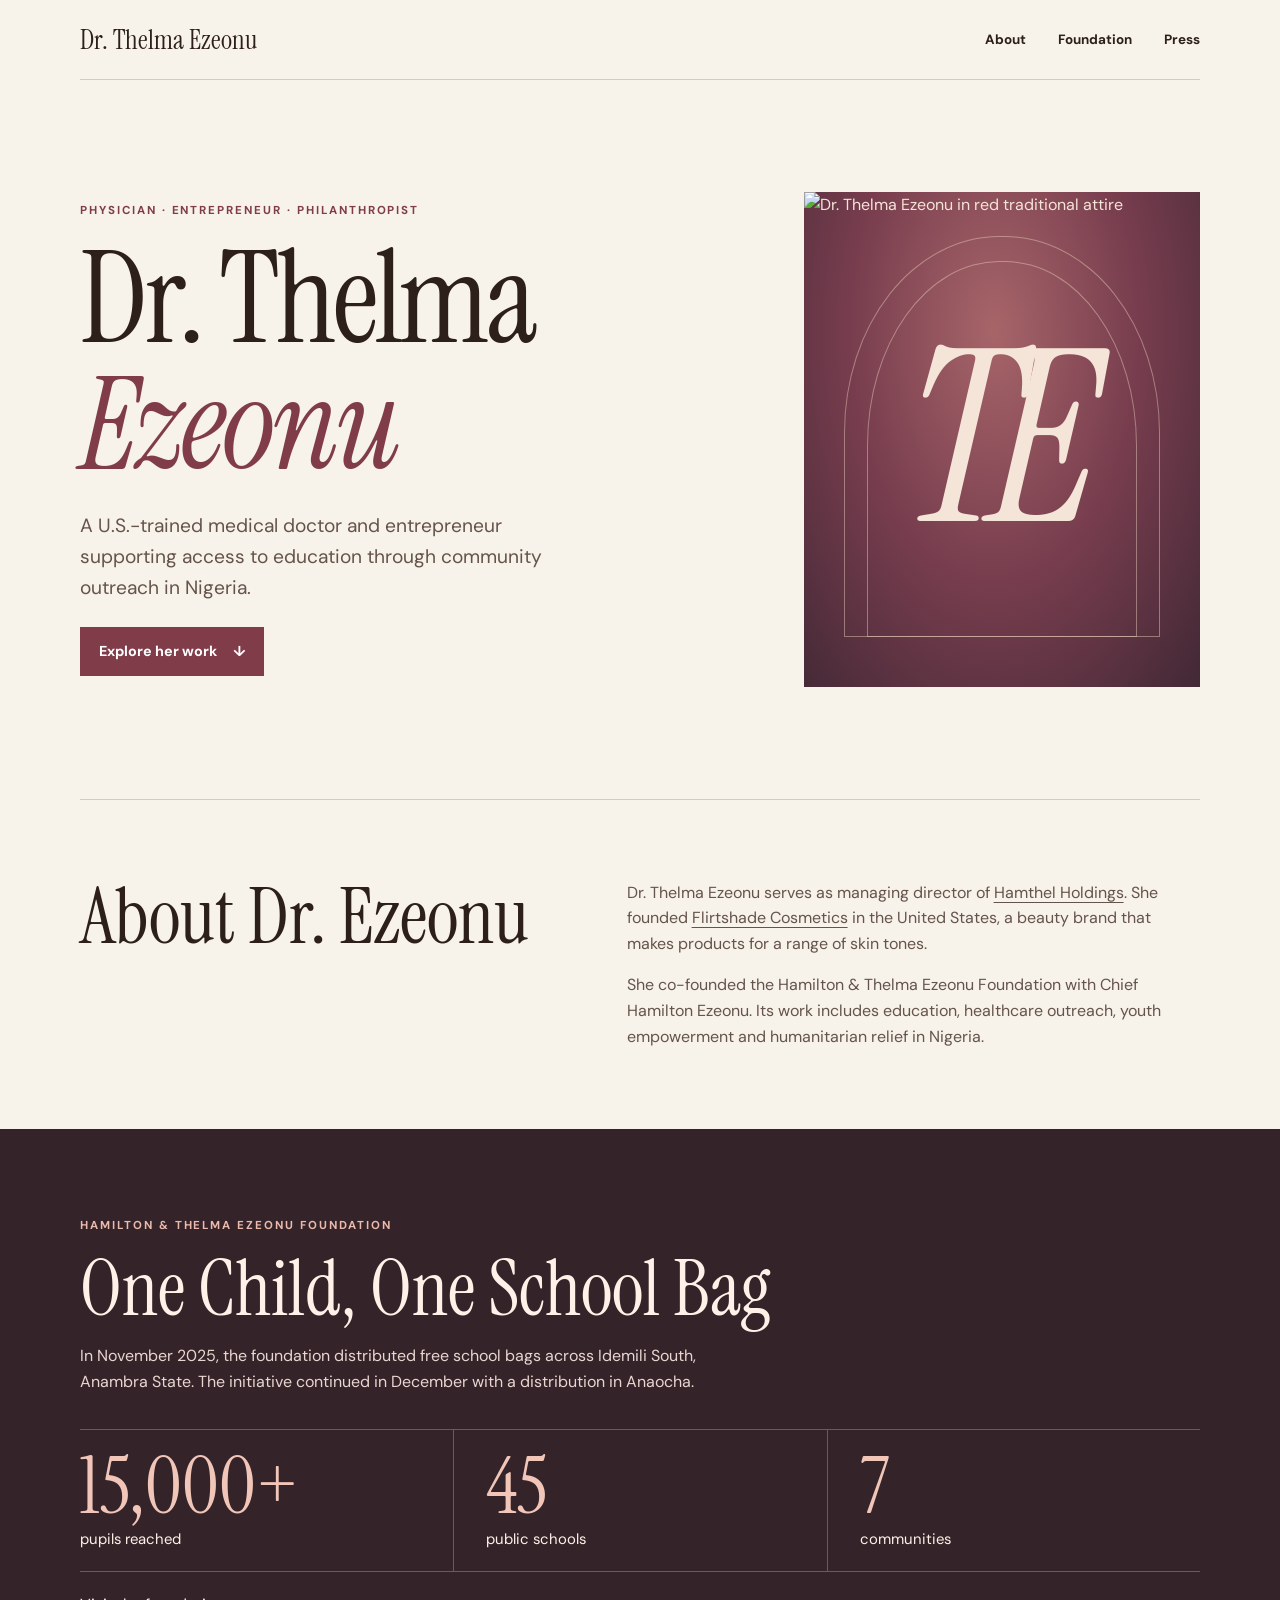
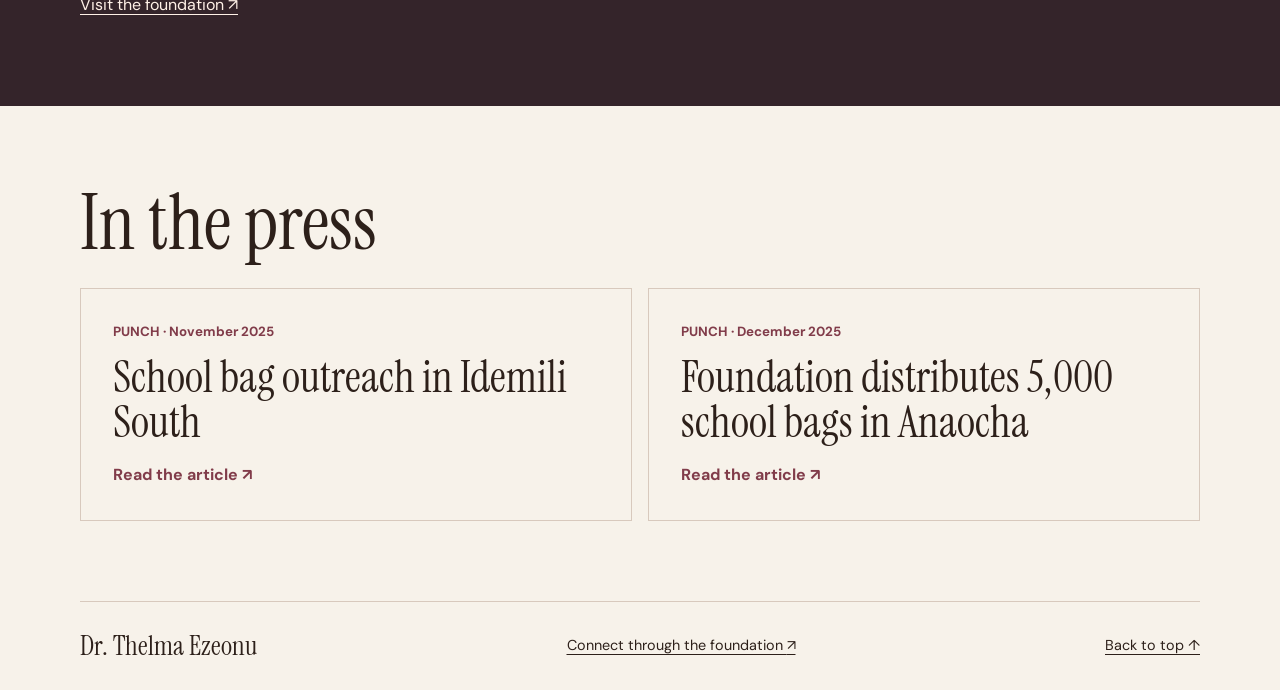
==== index.html @ 6783cb2d "Build Dr. Thelma Ezeonu portfolio website" ====
<!doctype html>
<html lang="en">
<head>
<meta charset="utf-8">
<meta name="viewport" content="width=device-width, initial-scale=1">
<meta name="theme-color" content="#f7f2ea">
<meta name="description" content="Explore the work of Dr. Thelma Ezeonu in medicine, business and educational outreach in Nigeria.">
<title>Dr. Thelma Ezeonu | Portfolio</title>
<link rel="preconnect" href="https://fonts.googleapis.com">
<link rel="preconnect" href="https://fonts.gstatic.com" crossorigin>
<link href="https://fonts.googleapis.com/css2?family=DM+Sans:wght@400;500;600;700&amp;family=Instrument+Serif:ital@0;1&amp;display=swap" rel="stylesheet">
<style>
:root{color-scheme:light;--paper:#f7f2ea;--ink:#2d201a;--muted:#65544b;--rose:#813c4a;--line:#d8c9bd;--serif:"Instrument Serif",Georgia,serif;--sans:"DM Sans",system-ui,sans-serif}
*,*::before,*::after{box-sizing:border-box}
html{scroll-behavior:smooth}
body{margin:0;background:var(--paper);color:var(--ink);font:1rem/1.6 var(--sans)}
a{color:inherit;text-underline-offset:.25em}
a:focus-visible{outline:2px solid currentColor;outline-offset:5px}
.wrap{width:min(1120px,calc(100% - 3rem));margin-inline:auto}
.top{display:flex;justify-content:space-between;align-items:center;gap:1rem;padding-block:1.1rem;border-bottom:1px solid var(--line)}
.brand{font-family:var(--serif);font-size:clamp(1.2rem,4vw,1.7rem);text-decoration:none}
nav{display:flex;flex-wrap:wrap;gap:.7rem clamp(.8rem,3vw,2rem);font-size:.84rem;font-weight:700}
nav a{text-decoration:none}
nav a:hover{text-decoration:underline}
main section{scroll-margin-top:1rem}
.hero{display:grid;grid-template-columns:1.25fr .75fr;gap:clamp(1.5rem,5vw,5.5rem);align-items:center;padding-block:clamp(3rem,9vw,7rem)}
.kicker{text-transform:uppercase;letter-spacing:.17em;font-size:.72rem;font-weight:700;color:var(--rose);margin:0 0 1rem}
h1,h2,h3{font-family:var(--serif);font-weight:400;margin:0;line-height:.98}
h1{font-size:clamp(4.25rem,10vw,8.5rem);letter-spacing:-.025em}
h1 em{display:block;color:var(--rose);white-space:nowrap}
h2{font-size:clamp(3rem,6vw,5rem)}
h3{font-size:clamp(2rem,3.4vw,2.8rem);line-height:1.05}
.intro{max-width:38ch;font-size:clamp(1rem,2vw,1.2rem);color:var(--muted);margin:1.5rem 0}
.button{display:inline-flex;align-items:center;gap:1rem;background:var(--rose);border:1px solid transparent;color:white;padding:.75rem 1.1rem;text-decoration:none;font-weight:700;font-size:.9rem}
.button:hover{background:#66303b}
.hero-art{position:relative;display:grid;place-items:center;min-height:360px;aspect-ratio:4/5;margin:0;background:radial-gradient(ellipse at 48% 28%,#a76569 0%,#773d4e 50%,#422835 100%);color:#f5e4d8;isolation:isolate;overflow:hidden}
.hero-art::before,.hero-art::after{content:"";position:absolute;z-index:-1;border:1px solid #ead1bd75;border-radius:49% 49% 0 0;inset:9% 10% 10%}
.hero-art::after{inset:14% 16% 10%}
.monogram{font:italic clamp(7rem,19vw,15rem)/1 var(--serif);letter-spacing:-.11em;padding-right:.11em}
.hero-art img{display:block;position:absolute;inset:0;width:100%;height:100%;object-fit:cover;object-position:center 28%}
.about{display:grid;grid-template-columns:1fr 1.15fr;gap:1rem 3rem;padding-block:clamp(2.5rem,7vw,5rem);border-top:1px solid var(--line)}
.about p{margin:0 0 1rem;color:var(--muted);max-width:62ch}
.about p:last-child{margin-bottom:0}
.impact{background:#34242a;color:#fff1e7;padding-block:clamp(3rem,7vw,5.5rem)}
.impact .kicker{color:#ebbaac}
.impact p:not(.kicker){color:#e9d6d1;max-width:62ch}
.stats{display:grid;grid-template-columns:repeat(3,1fr);margin-top:2.2rem;border-top:1px solid #71565e;border-bottom:1px solid #71565e}
.stat{padding:1rem 1rem 1.15rem 0}
.stat+.stat{border-left:1px solid #71565e;padding-left:clamp(.6rem,3vw,2rem)}
.stat strong{display:block;font:clamp(2.3rem,7vw,5rem)/1 var(--serif);color:#f1c6b8}
.stat span{font-size:clamp(.75rem,1.6vw,.93rem)}
.impact a{display:inline-block;margin-top:1.3rem}
.press{padding-block:clamp(2.5rem,7vw,5rem)}
.articles{margin-top:1.7rem;display:grid;grid-template-columns:repeat(2,1fr);gap:1rem}
.article{display:block;border:1px solid var(--line);padding:clamp(1rem,3vw,2rem);text-decoration:none}
.article:hover{border-color:var(--rose);background:#f3e9e1}
.article small,.article span{display:block;color:var(--rose);font-weight:700}
.article small{margin-bottom:.75rem}
.article span{margin-top:1rem}.article .arrow{display:inline}
footer .wrap{border-top:1px solid var(--line);padding-block:1.4rem;display:flex;justify-content:space-between;align-items:center;gap:1rem;flex-wrap:wrap}
footer a{font-size:.9rem}
.skip{position:absolute;top:0;left:0;transform:translateY(-110%);padding:.5rem;background:white;z-index:2}
.skip:focus{transform:none}
@media(max-width:700px){.hero,.about{grid-template-columns:1fr}.hero-art{width:100%;aspect-ratio:6/5;min-height:0}.hero{gap:2rem}.top{align-items:flex-start;flex-direction:column;gap:.45rem}}
@media(max-width:450px){.wrap{width:calc(100% - 2rem)}.articles{grid-template-columns:1fr}h1{font-size:clamp(3.65rem,15vw,5rem)}}
@media(prefers-reduced-motion:reduce){html{scroll-behavior:auto}}
</style>
</head>
<body id="top">
<a class="skip" href="#main">Skip to content</a>
<header class="wrap top">
  <a class="brand" href="#top">Dr. Thelma Ezeonu</a>
  <nav aria-label="Main navigation">
    <a href="#about">About</a><a href="#foundation">Foundation</a><a href="#press">Press</a>
  </nav>
</header>
<main id="main">
  <section class="wrap hero" aria-labelledby="page-title">
    <div>
      <p class="kicker">Physician · Entrepreneur · Philanthropist</p>
      <h1 id="page-title">Dr. Thelma <em>Ezeonu</em></h1>
      <p class="intro">A U.S.-trained medical doctor and entrepreneur supporting access to education through community outreach in Nigeria.</p>
      <a class="button" href="#about">Explore her work <span aria-hidden="true">↓</span></a>
    </div>
    <figure class="hero-art"><span class="monogram" aria-hidden="true">TE</span><img src="https://hamthelholdings.com/__l5e/assets-v1/debf565f-dbff-4bb4-8c7b-cc8b515651e1/thelma-portrait-10.jpg" width="1536" height="1920" alt="Dr. Thelma Ezeonu in red traditional attire"></figure>
  </section>
  <section class="wrap about" id="about" aria-labelledby="about-title">
    <h2 id="about-title">About Dr. Ezeonu</h2>
    <div>
      <p>Dr. Thelma Ezeonu serves as managing director of <a href="https://hamthelholdings.com/">Hamthel Holdings</a>. She founded <a href="https://www.beautybulblive.com/exhibitors/flirt-shade-cosmetics">Flirtshade Cosmetics</a> in the United States, a beauty brand that makes products for a range of skin tones.</p>
      <p>She co-founded the Hamilton &amp; Thelma Ezeonu Foundation with Chief Hamilton Ezeonu. Its work includes education, healthcare outreach, youth empowerment and humanitarian relief in Nigeria.</p>
    </div>
  </section>
  <section class="impact" id="foundation" aria-labelledby="foundation-title">
    <div class="wrap">
      <p class="kicker">Hamilton &amp; Thelma Ezeonu Foundation</p>
      <h2 id="foundation-title">One Child, One School Bag</h2>
      <p>In November 2025, the foundation distributed free school bags across Idemili South, Anambra State. The initiative continued in December with a distribution in Anaocha.</p>
      <div class="stats" aria-label="November 2025 outreach in Idemili South">
        <div class="stat"><strong>15,000+</strong><span>pupils reached</span></div>
        <div class="stat"><strong>45</strong><span>public schools</span></div>
        <div class="stat"><strong>7</strong><span>communities</span></div>
      </div>
      <a href="https://hamthelholdings.com/foundation">Visit the foundation <span aria-hidden="true">↗</span></a>
    </div>
  </section>
  <section class="wrap press" id="press" aria-labelledby="press-title">
    <h2 id="press-title">In the press</h2>
    <div class="articles">
      <a class="article" href="https://punchng.com/15000-anambra-pupils-get-free-school-bags/">
        <small>PUNCH · November 2025</small><h3>School bag outreach in Idemili South</h3><span>Read the article <span class="arrow" aria-hidden="true">↗</span></span>
      </a>
      <a class="article" href="https://punchng.com/foundation-distributes-5000-schoolbags-to-anambra-pupils/">
        <small>PUNCH · December 2025</small><h3>Foundation distributes 5,000 school bags in Anaocha</h3><span>Read the article <span class="arrow" aria-hidden="true">↗</span></span>
      </a>
    </div>
  </section>
</main>
<footer><div class="wrap"><span class="brand">Dr. Thelma Ezeonu</span><a href="https://hamthelholdings.com/foundation">Connect through the foundation <span aria-hidden="true">↗</span></a><a href="#top">Back to top ↑</a></div></footer>
</body>
</html>
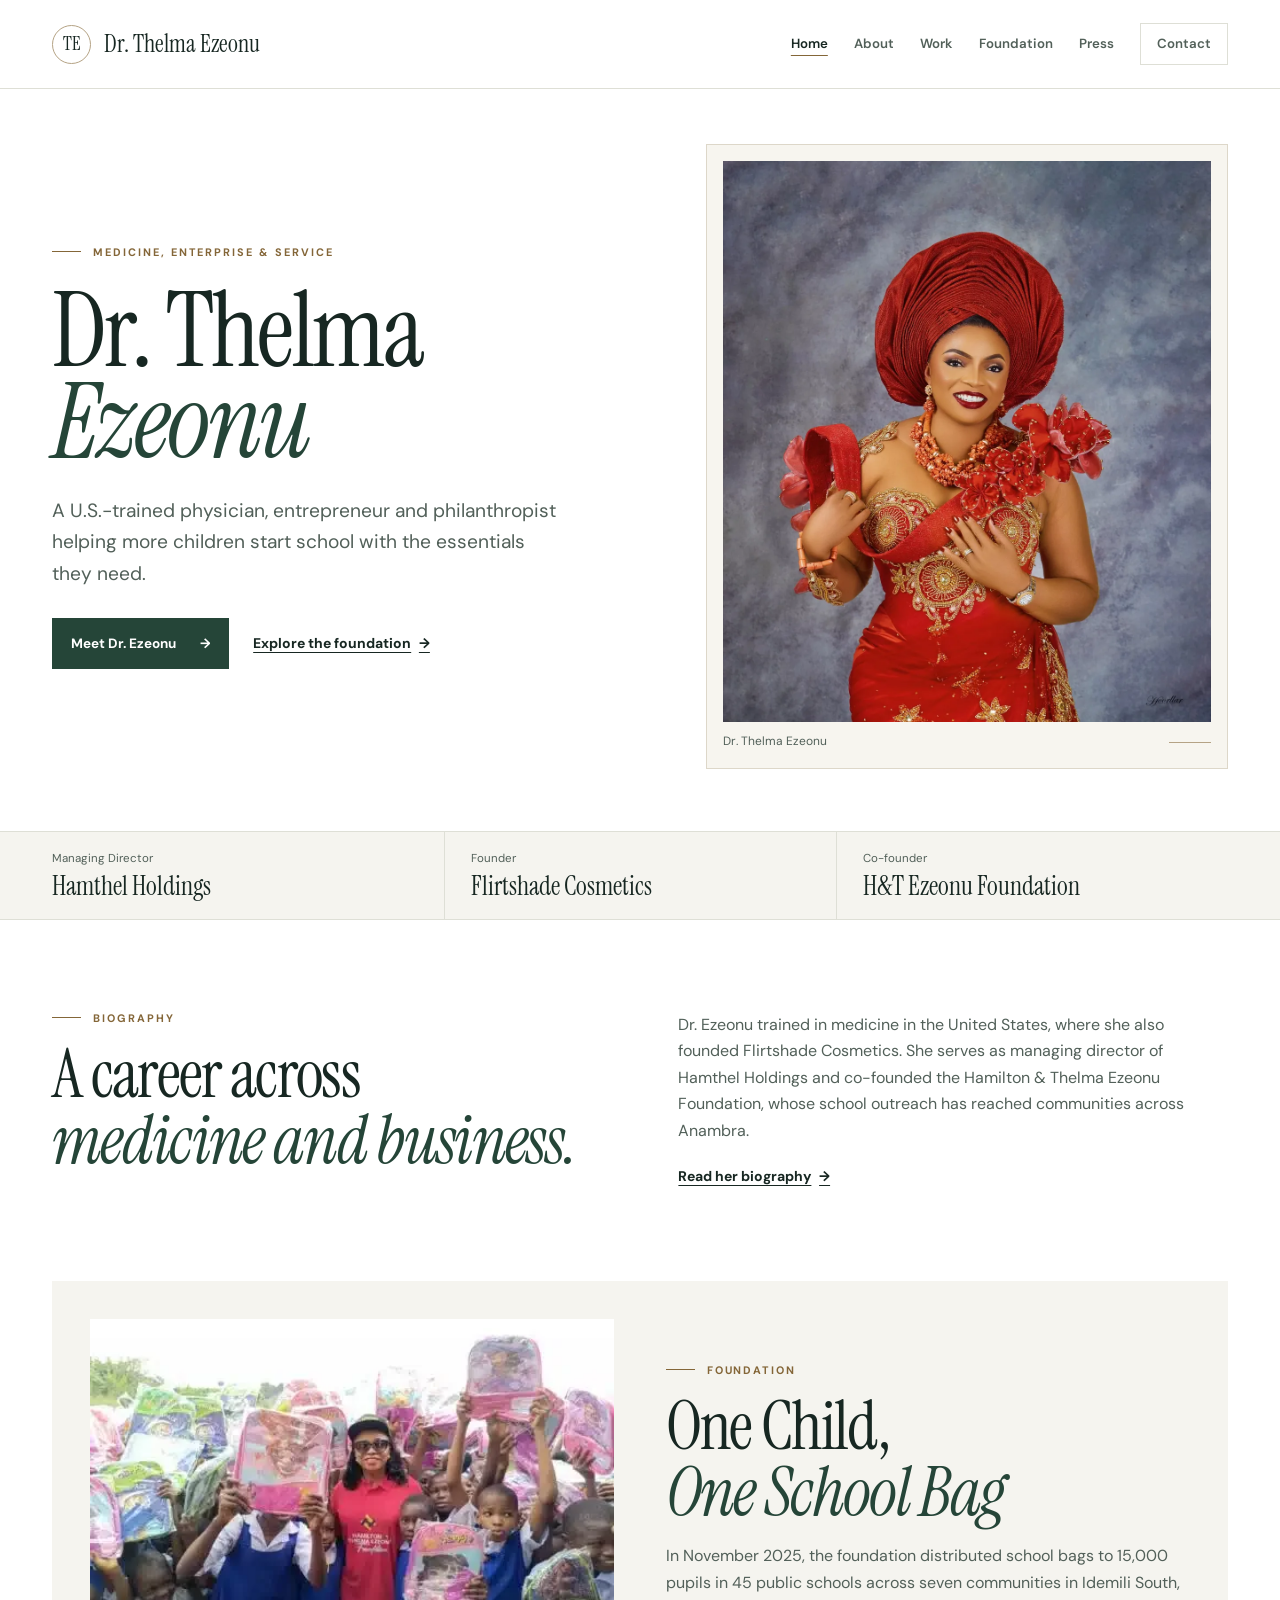
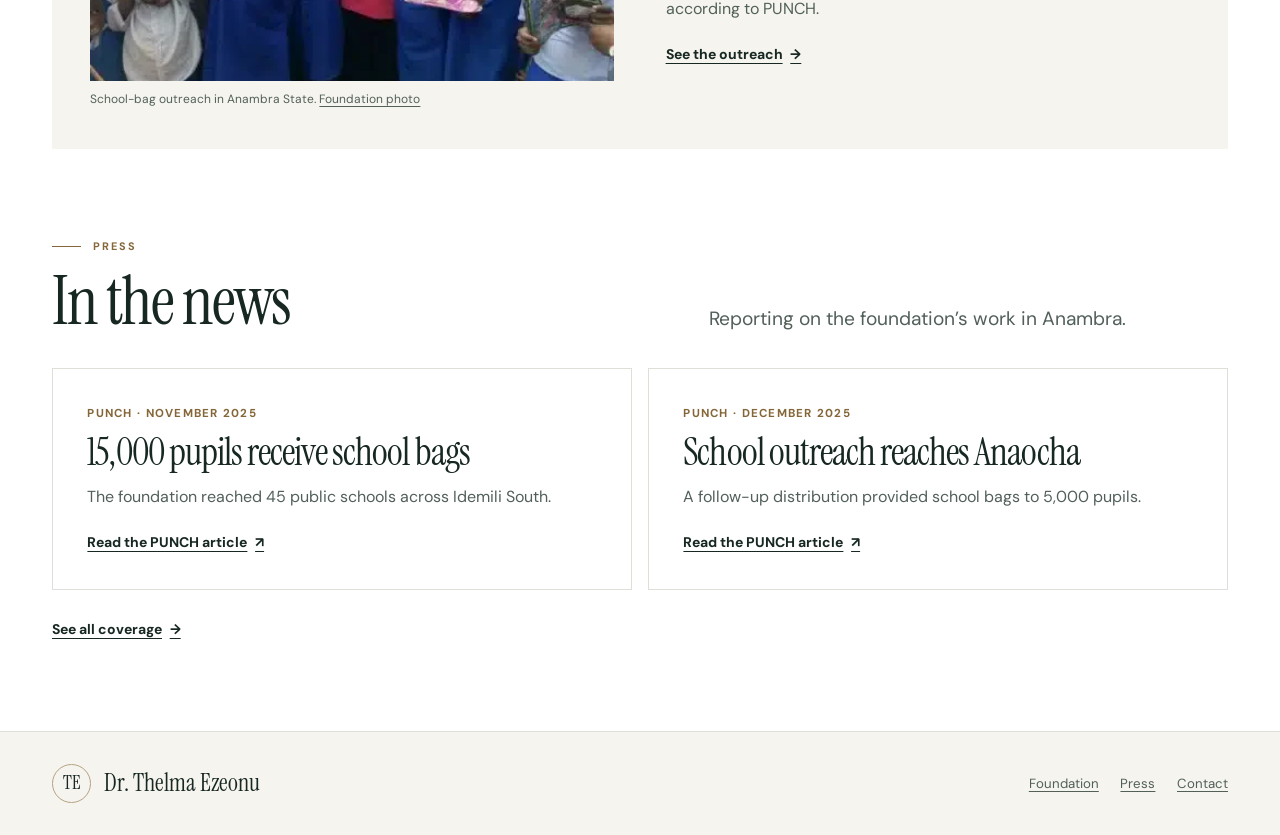
==== commit e12b6ba9: "Redesign Dr. Thelma Ezeonu portfolio as six-page site" ====
--- a/index.html
+++ b/index.html
@@ -1,121 +1,102 @@
 <!doctype html>
 <html lang="en">
 <head>
-<meta charset="utf-8">
-<meta name="viewport" content="width=device-width, initial-scale=1">
-<meta name="theme-color" content="#f7f2ea">
-<meta name="description" content="Explore the work of Dr. Thelma Ezeonu in medicine, business and educational outreach in Nigeria.">
-<title>Dr. Thelma Ezeonu | Portfolio</title>
-<link rel="preconnect" href="https://fonts.googleapis.com">
-<link rel="preconnect" href="https://fonts.gstatic.com" crossorigin>
-<link href="https://fonts.googleapis.com/css2?family=DM+Sans:wght@400;500;600;700&amp;family=Instrument+Serif:ital@0;1&amp;display=swap" rel="stylesheet">
-<style>
-:root{color-scheme:light;--paper:#f7f2ea;--ink:#2d201a;--muted:#65544b;--rose:#813c4a;--line:#d8c9bd;--serif:"Instrument Serif",Georgia,serif;--sans:"DM Sans",system-ui,sans-serif}
-*,*::before,*::after{box-sizing:border-box}
-html{scroll-behavior:smooth}
-body{margin:0;background:var(--paper);color:var(--ink);font:1rem/1.6 var(--sans)}
-a{color:inherit;text-underline-offset:.25em}
-a:focus-visible{outline:2px solid currentColor;outline-offset:5px}
-.wrap{width:min(1120px,calc(100% - 3rem));margin-inline:auto}
-.top{display:flex;justify-content:space-between;align-items:center;gap:1rem;padding-block:1.1rem;border-bottom:1px solid var(--line)}
-.brand{font-family:var(--serif);font-size:clamp(1.2rem,4vw,1.7rem);text-decoration:none}
-nav{display:flex;flex-wrap:wrap;gap:.7rem clamp(.8rem,3vw,2rem);font-size:.84rem;font-weight:700}
-nav a{text-decoration:none}
-nav a:hover{text-decoration:underline}
-main section{scroll-margin-top:1rem}
-.hero{display:grid;grid-template-columns:1.25fr .75fr;gap:clamp(1.5rem,5vw,5.5rem);align-items:center;padding-block:clamp(3rem,9vw,7rem)}
-.kicker{text-transform:uppercase;letter-spacing:.17em;font-size:.72rem;font-weight:700;color:var(--rose);margin:0 0 1rem}
-h1,h2,h3{font-family:var(--serif);font-weight:400;margin:0;line-height:.98}
-h1{font-size:clamp(4.25rem,10vw,8.5rem);letter-spacing:-.025em}
-h1 em{display:block;color:var(--rose);white-space:nowrap}
-h2{font-size:clamp(3rem,6vw,5rem)}
-h3{font-size:clamp(2rem,3.4vw,2.8rem);line-height:1.05}
-.intro{max-width:38ch;font-size:clamp(1rem,2vw,1.2rem);color:var(--muted);margin:1.5rem 0}
-.button{display:inline-flex;align-items:center;gap:1rem;background:var(--rose);border:1px solid transparent;color:white;padding:.75rem 1.1rem;text-decoration:none;font-weight:700;font-size:.9rem}
-.button:hover{background:#66303b}
-.hero-art{position:relative;display:grid;place-items:center;min-height:360px;aspect-ratio:4/5;margin:0;background:radial-gradient(ellipse at 48% 28%,#a76569 0%,#773d4e 50%,#422835 100%);color:#f5e4d8;isolation:isolate;overflow:hidden}
-.hero-art::before,.hero-art::after{content:"";position:absolute;z-index:-1;border:1px solid #ead1bd75;border-radius:49% 49% 0 0;inset:9% 10% 10%}
-.hero-art::after{inset:14% 16% 10%}
-.monogram{font:italic clamp(7rem,19vw,15rem)/1 var(--serif);letter-spacing:-.11em;padding-right:.11em}
-.hero-art img{display:block;position:absolute;inset:0;width:100%;height:100%;object-fit:cover;object-position:center 28%}
-.about{display:grid;grid-template-columns:1fr 1.15fr;gap:1rem 3rem;padding-block:clamp(2.5rem,7vw,5rem);border-top:1px solid var(--line)}
-.about p{margin:0 0 1rem;color:var(--muted);max-width:62ch}
-.about p:last-child{margin-bottom:0}
-.impact{background:#34242a;color:#fff1e7;padding-block:clamp(3rem,7vw,5.5rem)}
-.impact .kicker{color:#ebbaac}
-.impact p:not(.kicker){color:#e9d6d1;max-width:62ch}
-.stats{display:grid;grid-template-columns:repeat(3,1fr);margin-top:2.2rem;border-top:1px solid #71565e;border-bottom:1px solid #71565e}
-.stat{padding:1rem 1rem 1.15rem 0}
-.stat+.stat{border-left:1px solid #71565e;padding-left:clamp(.6rem,3vw,2rem)}
-.stat strong{display:block;font:clamp(2.3rem,7vw,5rem)/1 var(--serif);color:#f1c6b8}
-.stat span{font-size:clamp(.75rem,1.6vw,.93rem)}
-.impact a{display:inline-block;margin-top:1.3rem}
-.press{padding-block:clamp(2.5rem,7vw,5rem)}
-.articles{margin-top:1.7rem;display:grid;grid-template-columns:repeat(2,1fr);gap:1rem}
-.article{display:block;border:1px solid var(--line);padding:clamp(1rem,3vw,2rem);text-decoration:none}
-.article:hover{border-color:var(--rose);background:#f3e9e1}
-.article small,.article span{display:block;color:var(--rose);font-weight:700}
-.article small{margin-bottom:.75rem}
-.article span{margin-top:1rem}.article .arrow{display:inline}
-footer .wrap{border-top:1px solid var(--line);padding-block:1.4rem;display:flex;justify-content:space-between;align-items:center;gap:1rem;flex-wrap:wrap}
-footer a{font-size:.9rem}
-.skip{position:absolute;top:0;left:0;transform:translateY(-110%);padding:.5rem;background:white;z-index:2}
-.skip:focus{transform:none}
-@media(max-width:700px){.hero,.about{grid-template-columns:1fr}.hero-art{width:100%;aspect-ratio:6/5;min-height:0}.hero{gap:2rem}.top{align-items:flex-start;flex-direction:column;gap:.45rem}}
-@media(max-width:450px){.wrap{width:calc(100% - 2rem)}.articles{grid-template-columns:1fr}h1{font-size:clamp(3.65rem,15vw,5rem)}}
-@media(prefers-reduced-motion:reduce){html{scroll-behavior:auto}}
-</style>
+  <meta charset="utf-8">
+  <meta name="viewport" content="width=device-width, initial-scale=1">
+  <title>Dr. Thelma Ezeonu | Medicine, Enterprise &amp; Service</title>
+  <meta name="description" content="Explore the work of Dr. Thelma Ezeonu, a U.S.-trained physician, entrepreneur and foundation co-founder.">
+  <meta property="og:type" content="website">
+  <meta property="og:title" content="Dr. Thelma Ezeonu | Medicine, Enterprise &amp; Service">
+  <meta property="og:description" content="Explore the work of Dr. Thelma Ezeonu, a U.S.-trained physician, entrepreneur and foundation co-founder.">
+  <meta name="theme-color" content="#ffffff">
+  <link rel="preconnect" href="https://fonts.googleapis.com">
+  <link rel="preconnect" href="https://fonts.gstatic.com" crossorigin>
+  <link rel="stylesheet" href="https://fonts.googleapis.com/css2?family=DM+Sans:wght@400;500;600;700&amp;family=Instrument+Serif:ital@0;1&amp;display=swap">
+  <link rel="stylesheet" href="assets/site.css">
+  <script src="assets/site.js" defer></script>
 </head>
-<body id="top">
+<body>
 <a class="skip" href="#main">Skip to content</a>
-<header class="wrap top">
-  <a class="brand" href="#top">Dr. Thelma Ezeonu</a>
-  <nav aria-label="Main navigation">
-    <a href="#about">About</a><a href="#foundation">Foundation</a><a href="#press">Press</a>
-  </nav>
+<header class="site-header">
+  <div class="wrap header-inner">
+    <a class="brand" href="index.html"><span class="brand-mark" aria-hidden="true">TE</span><span class="brand-name">Dr. Thelma Ezeonu</span></a>
+    <button class="menu-toggle" type="button" aria-controls="primary-nav" aria-expanded="false" hidden>Menu</button>
+    <nav class="primary-nav" id="primary-nav" aria-label="Main navigation">
+      <a href="index.html" aria-current="page">Home</a>
+      <a href="about.html">About</a>
+      <a href="work.html">Work</a>
+      <a href="foundation.html">Foundation</a>
+      <a href="press.html">Press</a>
+      <a href="contact.html" class="nav-contact">Contact</a>
+    </nav>
+  </div>
 </header>
 <main id="main">
-  <section class="wrap hero" aria-labelledby="page-title">
-    <div>
-      <p class="kicker">Physician · Entrepreneur · Philanthropist</p>
-      <h1 id="page-title">Dr. Thelma <em>Ezeonu</em></h1>
-      <p class="intro">A U.S.-trained medical doctor and entrepreneur supporting access to education through community outreach in Nigeria.</p>
-      <a class="button" href="#about">Explore her work <span aria-hidden="true">↓</span></a>
-    </div>
-    <figure class="hero-art"><span class="monogram" aria-hidden="true">TE</span><img src="https://hamthelholdings.com/__l5e/assets-v1/debf565f-dbff-4bb4-8c7b-cc8b515651e1/thelma-portrait-10.jpg" width="1536" height="1920" alt="Dr. Thelma Ezeonu in red traditional attire"></figure>
+
+<section class="wrap hero">
+  <div>
+    <p class="eyebrow">Medicine, enterprise &amp; service</p>
+    <h1>Dr. Thelma <em>Ezeonu</em></h1>
+    <p class="lede">A U.S.-trained physician, entrepreneur and philanthropist helping more children start school with the essentials they need.</p>
+    <div class="actions"><a class="button" href="about.html">Meet Dr. Ezeonu <span aria-hidden="true">→</span></a> <a class="text-link" href="foundation.html">Explore the foundation <span aria-hidden="true">→</span></a></div>
+  </div>
+  <figure class="portrait-frame">
+    <img src="assets/thelma-portrait.webp" width="1100" height="1375" alt="Dr. Thelma Ezeonu wearing red traditional attire" fetchpriority="high">
+    <figcaption>Dr. Thelma Ezeonu</figcaption>
+  </figure>
+</section>
+<div class="intro-band">
+  <div class="wrap roles">
+    <a class="role" href="work.html#hamthel"><span>Managing Director</span><strong>Hamthel Holdings</strong></a>
+    <a class="role" href="work.html#flirtshade"><span>Founder</span><strong>Flirtshade Cosmetics</strong></a>
+    <a class="role" href="foundation.html"><span>Co-founder</span><strong>H&amp;T Ezeonu Foundation</strong></a>
+  </div>
+</div>
+<div class="wrap">
+  <section class="section split" id="about">
+    <div><p class="eyebrow">Biography</p><h2>A career across <em>medicine and business.</em></h2></div>
+    <div><p class="copy">Dr. Ezeonu trained in medicine in the United States, where she also founded Flirtshade Cosmetics. She serves as managing director of Hamthel Holdings and co-founded the Hamilton &amp; Thelma Ezeonu Foundation, whose school outreach has reached communities across Anambra.</p><a class="text-link" href="about.html">Read her biography <span aria-hidden="true">→</span></a></div>
   </section>
-  <section class="wrap about" id="about" aria-labelledby="about-title">
-    <h2 id="about-title">About Dr. Ezeonu</h2>
-    <div>
-      <p>Dr. Thelma Ezeonu serves as managing director of <a href="https://hamthelholdings.com/">Hamthel Holdings</a>. She founded <a href="https://www.beautybulblive.com/exhibitors/flirt-shade-cosmetics">Flirtshade Cosmetics</a> in the United States, a beauty brand that makes products for a range of skin tones.</p>
-      <p>She co-founded the Hamilton &amp; Thelma Ezeonu Foundation with Chief Hamilton Ezeonu. Its work includes education, healthcare outreach, youth empowerment and humanitarian relief in Nigeria.</p>
+  <section class="impact-feature" id="foundation">
+    <div class="split">
+      <figure>
+  <img class="landscape" src="assets/anambra-school-outreach.webp" width="480" height="360" loading="lazy" alt="Dr. Ezeonu and schoolchildren holding up their new school bags">
+  <figcaption>School-bag outreach in Anambra State. <a href="https://hamthelholdings.com/foundation">Foundation photo</a></figcaption>
+</figure>
+      <div><p class="eyebrow">Foundation</p><h2>One Child,<br> <em>One School Bag</em></h2>
+      <p class="copy">In November 2025, the foundation distributed school bags to 15,000 pupils in 45 public schools across seven communities in Idemili South, according to PUNCH.</p>
+      <a class="text-link" href="foundation.html">See the outreach <span aria-hidden="true">→</span></a></div>
     </div>
   </section>
-  <section class="impact" id="foundation" aria-labelledby="foundation-title">
-    <div class="wrap">
-      <p class="kicker">Hamilton &amp; Thelma Ezeonu Foundation</p>
-      <h2 id="foundation-title">One Child, One School Bag</h2>
-      <p>In November 2025, the foundation distributed free school bags across Idemili South, Anambra State. The initiative continued in December with a distribution in Anaocha.</p>
-      <div class="stats" aria-label="November 2025 outreach in Idemili South">
-        <div class="stat"><strong>15,000+</strong><span>pupils reached</span></div>
-        <div class="stat"><strong>45</strong><span>public schools</span></div>
-        <div class="stat"><strong>7</strong><span>communities</span></div>
-      </div>
-      <a href="https://hamthelholdings.com/foundation">Visit the foundation <span aria-hidden="true">↗</span></a>
+  <section class="section" id="press">
+    <div class="section-head"><div><p class="eyebrow">Press</p><h2>In the news</h2></div><p class="lede">Reporting on the foundation’s work in Anambra.</p></div>
+    <div class="cards two">
+      <article class="card">
+  <span class="meta">PUNCH · November 2025</span>
+  <h3>15,000 pupils receive school bags</h3>
+  <p>The foundation reached 45 public schools across Idemili South.</p>
+  <a class="text-link" href="https://punchng.com/15000-anambra-pupils-get-free-school-bags/">Read the PUNCH article <span aria-hidden="true">↗</span></a>
+</article>
+      <article class="card">
+  <span class="meta">PUNCH · December 2025</span>
+  <h3>School outreach reaches Anaocha</h3>
+  <p>A follow-up distribution provided school bags to 5,000 pupils.</p>
+  <a class="text-link" href="https://punchng.com/foundation-distributes-5000-schoolbags-to-anambra-pupils/">Read the PUNCH article <span aria-hidden="true">↗</span></a>
+</article>
     </div>
+    <div class="actions"><a class="text-link" href="press.html">See all coverage <span aria-hidden="true">→</span></a></div>
   </section>
-  <section class="wrap press" id="press" aria-labelledby="press-title">
-    <h2 id="press-title">In the press</h2>
-    <div class="articles">
-      <a class="article" href="https://punchng.com/15000-anambra-pupils-get-free-school-bags/">
-        <small>PUNCH · November 2025</small><h3>School bag outreach in Idemili South</h3><span>Read the article <span class="arrow" aria-hidden="true">↗</span></span>
-      </a>
-      <a class="article" href="https://punchng.com/foundation-distributes-5000-schoolbags-to-anambra-pupils/">
-        <small>PUNCH · December 2025</small><h3>Foundation distributes 5,000 school bags in Anaocha</h3><span>Read the article <span class="arrow" aria-hidden="true">↗</span></span>
-      </a>
-    </div>
-  </section>
+</div>
 </main>
-<footer><div class="wrap"><span class="brand">Dr. Thelma Ezeonu</span><a href="https://hamthelholdings.com/foundation">Connect through the foundation <span aria-hidden="true">↗</span></a><a href="#top">Back to top ↑</a></div></footer>
+<footer class="site-footer">
+  <div class="wrap footer-inner">
+    <a class="brand" href="index.html"><span class="brand-mark" aria-hidden="true">TE</span><span class="brand-name">Dr. Thelma Ezeonu</span></a>
+    <nav class="footer-links" aria-label="Footer navigation">
+      <a href="foundation.html">Foundation</a>
+      <a href="press.html">Press</a>
+      <a href="contact.html">Contact</a>
+    </nav>
+  </div>
+</footer>
 </body>
 </html>
--- a/assets/site.css
+++ b/assets/site.css
@@ -0,0 +1,132 @@
+:root {
+  --white: #fff;
+  --paper: #f5f4ef;
+  --ink: #172722;
+  --green: #254538;
+  --muted: #526059;
+  --gold: #846638;
+  --line: #dedfd6;
+  --serif: "Instrument Serif", Georgia, serif;
+  --sans: "DM Sans", Arial, sans-serif;
+}
+* { box-sizing: border-box; }
+html { scroll-behavior: smooth; }
+body { min-height: 100vh; display: flex; flex-direction: column; margin: 0; color: var(--ink); background: var(--white); font: 1rem/1.65 var(--sans); }
+main { flex: 1; }
+a { color: inherit; text-underline-offset: .25em; }
+a:hover { color: var(--gold); }
+a:focus-visible, button:focus-visible, summary:focus-visible { outline: 2px solid var(--gold); outline-offset: 5px; }
+img { display: block; width: 100%; height: auto; }
+figure, h1, h2, h3, p { margin: 0; }
+p + p { margin-top: 1rem; }
+h1, h2, h3 { font-family: var(--serif); font-weight: 400; line-height: .99; letter-spacing: -.025em; text-wrap: balance; }
+h1 { font-size: clamp(3.5rem, 8vw, 8rem); }
+h2 { font-size: clamp(2.8rem, 5.2vw, 5rem); }
+h3 { font-size: clamp(2rem, 3vw, 2.8rem); }
+em { color: var(--green); font-weight: inherit; }
+[hidden] { display: none !important; }
+.wrap { width: min(1240px, calc(100% - 104px)); margin-inline: auto; }
+.skip { position: absolute; z-index: 3; top: .65rem; left: 1rem; transform: translateY(-200%); background: white; padding: .6rem 1rem; }
+.skip:focus { transform: none; }
+.site-header { border-bottom: 1px solid var(--line); }
+.header-inner { position: relative; min-height: 88px; display: flex; align-items: center; justify-content: space-between; gap: 1.5rem; }
+.brand { display: inline-flex; align-items: center; gap: .8rem; text-decoration: none; white-space: nowrap; }
+.brand-mark { display: grid; place-content: center; width: 39px; height: 39px; border: 1px solid #b5a385; border-radius: 50%; font: 1.17rem/1 var(--serif); }
+.brand-name { font: 1.52rem/1 var(--serif); }
+.primary-nav { display: flex; align-items: center; gap: clamp(.9rem, 2.05vw, 2.4rem); }
+.primary-nav a { padding: .4rem 0; color: var(--muted); font-size: .83rem; font-weight: 600; text-decoration: none; }
+.primary-nav a:hover, .primary-nav a[aria-current] { color: var(--ink); text-decoration: underline; text-decoration-color: var(--gold); text-underline-offset: .5em; }
+.primary-nav .nav-contact { border: 1px solid var(--line); padding: .55rem 1rem; }
+.menu-toggle { display: none; border: 1px solid var(--line); background: white; padding: .5rem .7rem; color: var(--ink); font: 600 .85rem var(--sans); cursor: pointer; }
+.eyebrow { display: flex; align-items: center; gap: .75rem; color: var(--gold); font-size: .68rem; font-weight: 700; letter-spacing: .18em; line-height: 1.5; text-transform: uppercase; }
+.eyebrow::before { content: ""; width: 29px; height: 1px; background: currentColor; flex: none; }
+.lede { max-width: 51ch; color: var(--muted); font-size: clamp(1.02rem, 1.5vw, 1.25rem); }
+.hero { display: grid; grid-template-columns: 1.05fr .95fr; align-items: center; gap: clamp(2rem, 6vw, 6rem); padding-block: 55px 62px; }
+.hero h1 { font-size: clamp(4.4rem, 8.1vw, 8.35rem); line-height: .88; margin: 1.55rem 0 1.7rem; }
+.hero h1 em { display: block; }
+.hero .lede { max-width: 39ch; }
+.actions { display: flex; flex-wrap: wrap; align-items: center; gap: 1rem 1.5rem; margin-top: 1.8rem; }
+.button { display: inline-flex; align-items: center; justify-content: space-between; gap: 1.5rem; min-height: 51px; padding: .7rem 1.1rem; border: 1px solid var(--green); background: var(--green); color: white; font-size: .845rem; font-weight: 700; text-decoration: none; transition: background .2s, color .2s; }
+.button:hover { background: var(--ink); color: white; }
+.text-link { display: inline-flex; align-items: center; gap: .55em; font-size: .875rem; font-weight: 700; }
+.portrait-frame { position: relative; padding: 16px; border: 1px solid #ddd7c9; background: #f7f5ef; }
+.portrait-frame img { aspect-ratio: .87; object-fit: cover; object-position: 50% 43%; }
+figcaption { padding-top: .6rem; color: var(--muted); font-size: .75rem; }
+.portrait-frame figcaption { padding: .65rem 0 0; display: flex; justify-content: space-between; align-items: center; gap: .7rem; }
+.portrait-frame figcaption::after { content: ""; width: 42px; height: 1px; background: #b5a385; }
+.intro-band { border-block: 1px solid var(--line); background: var(--paper); }
+.roles { display: grid; grid-template-columns: repeat(3, 1fr); }
+.role { min-width: 0; padding: 1.05rem 1.6rem 1.1rem; text-decoration: none; }
+.role:first-child { padding-left: 0; }
+.role + .role { border-left: 1px solid var(--line); }
+.role strong { display: block; font: 1.65rem/1.15 var(--serif); }
+.role span { display: block; margin-bottom: .2rem; color: var(--muted); font-size: .72rem; }
+.section { padding-block: clamp(3.5rem, 7vw, 6.7rem); }
+.section + .section { border-top: 1px solid var(--line); }
+.section-head { display: grid; grid-template-columns: 1.08fr .92fr; align-items: end; gap: 2rem 3rem; margin-bottom: 2.1rem; }
+.section-head .eyebrow, .page-head .eyebrow { margin-bottom: .9rem; }
+.page-head { padding-block: clamp(3.3rem, 8vw, 6.25rem) clamp(2.75rem, 5vw, 4.7rem); border-bottom: 1px solid var(--line); }
+.page-head h1 { max-width: 15ch; overflow-wrap: anywhere; }
+.page-head .lede { margin-top: 1.3rem; }
+.split { display: grid; grid-template-columns: 1fr 1fr; align-items: center; gap: clamp(2rem, 6vw, 6rem); }
+.split h2, .split h3 { margin-bottom: 1.1rem; }
+.split .eyebrow { margin-bottom: 1rem; }
+.copy { max-width: 56ch; color: var(--muted); }
+.copy + .text-link, .copy + .actions { margin-top: 1.3rem; }
+.outreach-portrait { max-width: 410px; }
+.landscape { aspect-ratio: 1.45; object-fit: cover; }
+.impact-feature { padding: clamp(1.2rem, 3vw, 2.5rem); background: var(--paper); }
+.impact-feature .split { gap: clamp(1.5rem, 4vw, 4rem); }
+.cards { display: grid; grid-template-columns: repeat(3, 1fr); gap: 1rem; }
+.cards.two { grid-template-columns: repeat(2, 1fr); }
+.card { min-width: 0; border: 1px solid var(--line); padding: clamp(1.25rem, 3vw, 2.15rem); display: flex; flex-direction: column; align-items: flex-start; }
+.card h3 { margin: .65rem 0 .8rem; }
+.card p { color: var(--muted); }
+.card .text-link { margin-top: auto; padding-top: 1.3rem; }
+.meta { color: var(--gold); font-size: .72rem; font-weight: 700; letter-spacing: .11em; text-transform: uppercase; }
+.stats { display: grid; grid-template-columns: repeat(3, 1fr); margin: 0; padding: 0; border-block: 1px solid var(--line); list-style: none; }
+.stats li { padding: 1.45rem 1.5rem; color: var(--muted); }
+.stats li + li { border-left: 1px solid var(--line); }
+.stats strong { display: block; color: var(--green); font: clamp(3.25rem, 6vw, 5.65rem)/.9 var(--serif); margin-bottom: .55rem; }
+.source-note { margin-top: .85rem; color: var(--muted); font-size: .83rem; }
+.outreach-list { margin-top: 2rem; border-top: 1px solid var(--line); }
+.outreach-list article { display: grid; grid-template-columns: 11rem 1fr; gap: .6rem 1.3rem; border-bottom: 1px solid var(--line); padding: 1.55rem 0; }
+.outreach-list h3 { margin-bottom: .65rem; }
+.outreach-list .text-link { margin-top: .7rem; }
+.contact-email { overflow-wrap: anywhere; }
+.site-footer { background: var(--paper); border-top: 1px solid var(--line); padding-block: 2rem; }
+.footer-inner { display: flex; justify-content: space-between; align-items: center; flex-wrap: wrap; gap: 1rem 2rem; }
+.footer-links { display: flex; gap: .75rem 1.35rem; align-items: center; flex-wrap: wrap; }
+.footer-links a { font-size: .83rem; color: var(--muted); }
+@media (max-width: 860px) {
+  .wrap { width: calc(100% - 56px); }
+  .hero h1 { font-size: clamp(3.6rem, 9.2vw, 6.2rem); }
+  .hero { gap: 2rem; }
+  .primary-nav { gap: .9rem; }
+  .header-inner { gap: 1rem; }
+  .cards { gap: .7rem; }
+}
+@media (max-width: 710px) {
+  .wrap { width: calc(100% - 36px); }
+  .header-inner { min-height: 68px; flex-wrap: wrap; }
+  .menu-toggle:not([hidden]) { display: block; }
+  .primary-nav { width: 100%; padding-bottom: .75rem; flex-wrap: wrap; }
+  .header-inner[data-menu-ready] .primary-nav { position: absolute; z-index: 2; display: grid; gap: 0; top: calc(100% + 1px); background: white; border: 1px solid var(--line); padding: .4rem 1rem; box-shadow: 0 12px 24px #17272212; }
+  .header-inner[data-menu-ready] .primary-nav a { padding: .75rem 0; border: 0; }
+  .hero { grid-template-columns: 1fr; padding-block: 2.65rem 1.85rem; gap: 1.7rem; }
+  .hero h1 { font-size: clamp(3.8rem, 13vw, 6.2rem); }
+  .page-head h1 { font-size: clamp(2.85rem, 9vw, 5rem); }
+  .portrait-frame { padding: 9px; max-width: 480px; }
+  .portrait-frame img { aspect-ratio: 1; }
+  .role { padding: .75rem .55rem; }
+  .role strong { font-size: 1.2rem; }
+  .role span { font-size: .68rem; line-height: 1.3; }
+  .section-head, .split, .cards, .cards.two { grid-template-columns: 1fr; }
+  .section-head { gap: .8rem; }
+  .stats li { padding: .9rem .55rem; font-size: .78rem; line-height: 1.4; }
+  .stats strong { font-size: clamp(2.45rem, 8vw, 3.75rem); }
+  .outreach-list article { grid-template-columns: 1fr; }
+}
+@media (prefers-reduced-motion: reduce) {
+  *, *::before, *::after { scroll-behavior: auto !important; transition: none !important; }
+}
